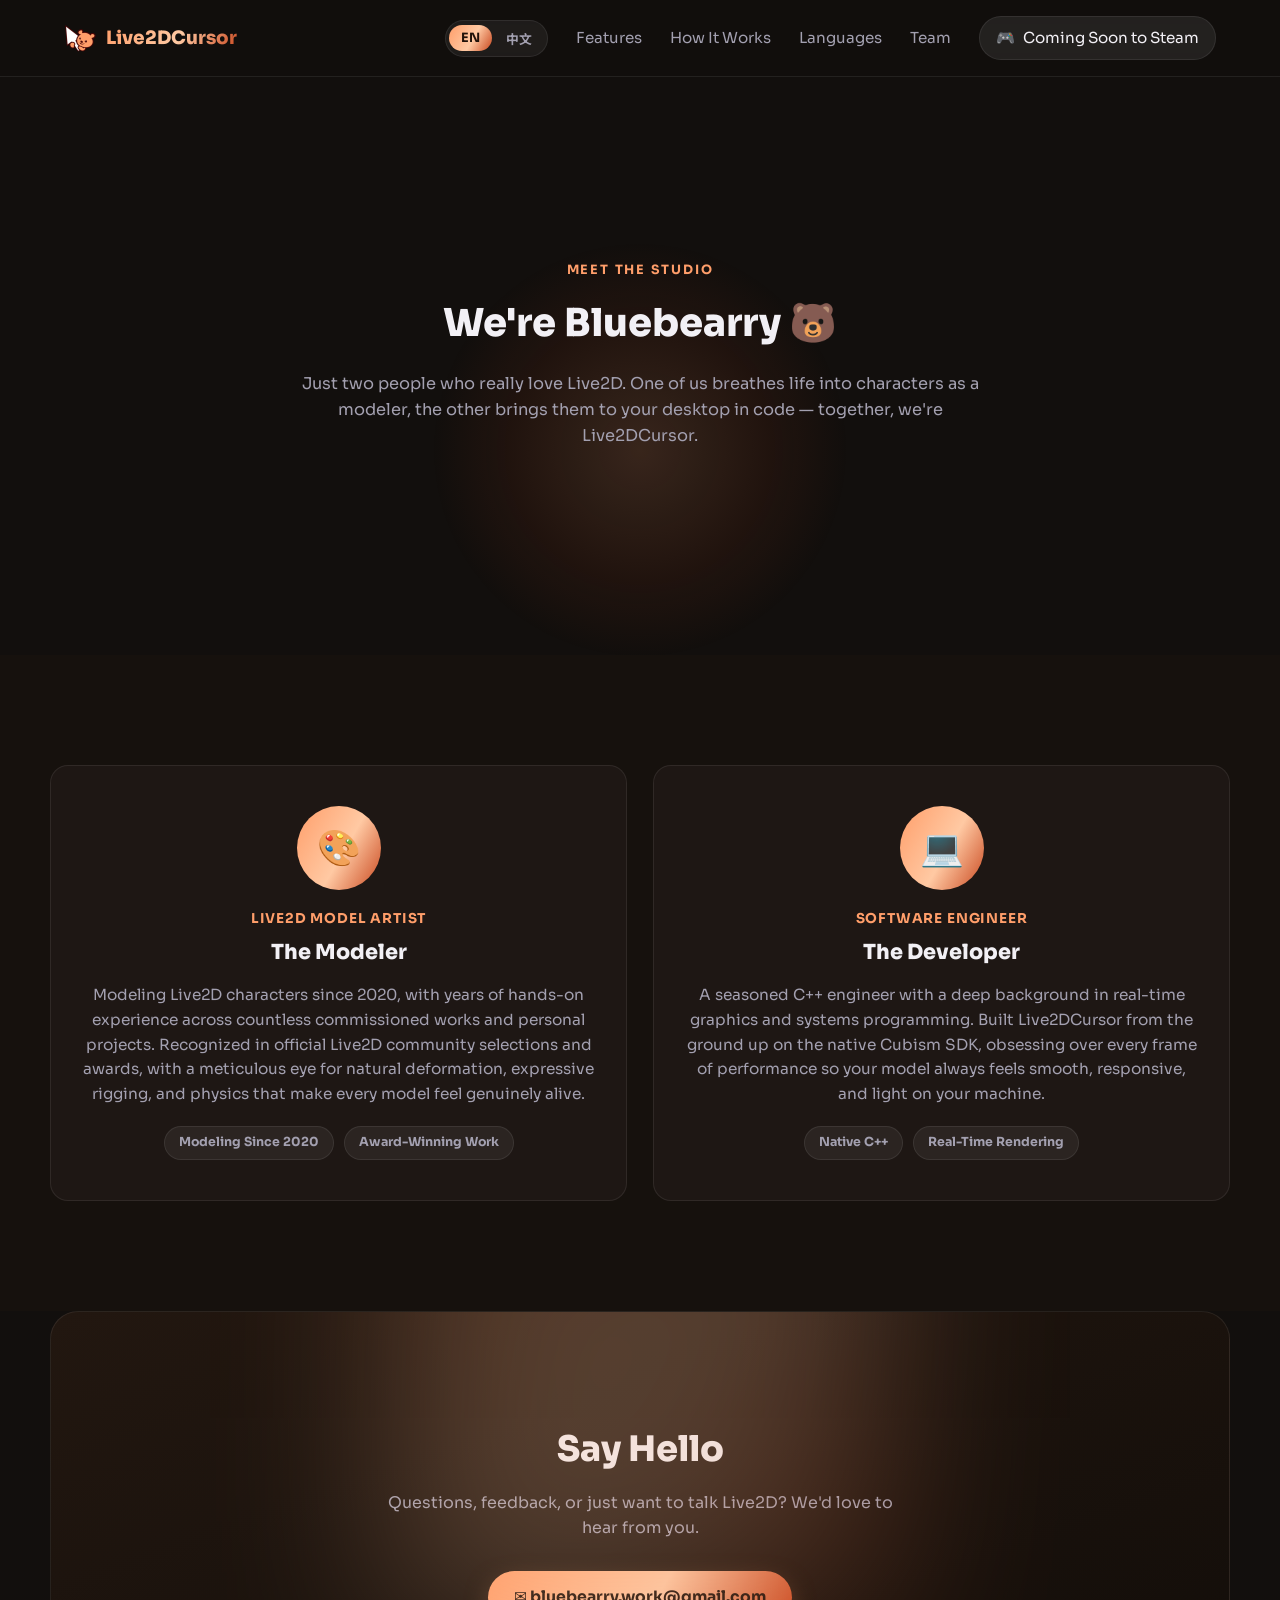
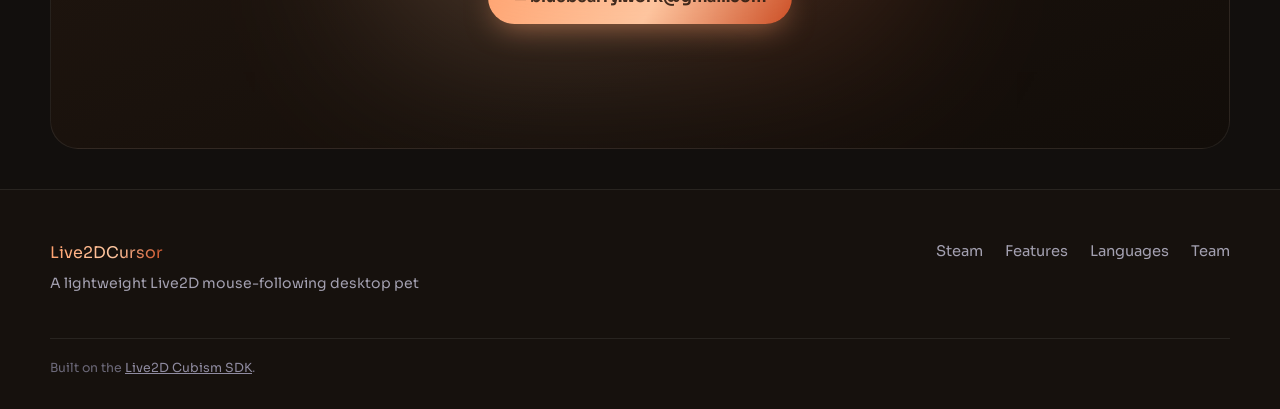
==== team.html @ e09a9850 "Add team page introducing the two-person Bluebearry studio, with EN/ZH support and nav links" ====
<!DOCTYPE html>
<html lang="en">
<head>
<meta charset="UTF-8">
<meta name="viewport" content="width=device-width, initial-scale=1.0">
<title data-i18n="team.meta.title">Live2DCursor — Meet the Bluebearry Team</title>
<meta name="description" id="metaDescription" data-i18n="team.meta.description" content="Bluebearry is a two-person indie studio building Live2DCursor. Meet our Live2D model artist and developer, and get in touch at bluebearry.work@gmail.com.">
<link rel="icon" href="assets/brand/favicon.ico">
<link rel="preconnect" href="https://fonts.googleapis.com">
<link rel="preconnect" href="https://fonts.gstatic.com" crossorigin>
<link href="https://fonts.googleapis.com/css2?family=Sora:wght@400;600;700;800&family=Noto+Sans+SC:wght@400;500;700&display=swap" rel="stylesheet">
<link rel="stylesheet" href="css/style.css">
</head>
<body>

<div class="cursor-glow" id="cursorGlow"></div>

<!-- ================= NAVBAR ================= -->
<nav class="navbar">
  <a href="index.html#top" class="brand">
    <img src="assets/brand/bear-logo.png" alt="" class="brand-mark">
    <span class="brand-text">Live2DCursor</span>
  </a>

  <button class="nav-toggle" id="navToggle" aria-label="Toggle navigation">
    <span></span><span></span><span></span>
  </button>

  <div class="nav-links" id="navLinks">
    <div class="lang-switch" id="langSwitch" role="group" aria-label="Language">
      <button type="button" class="lang-btn" data-lang="en">EN</button>
      <button type="button" class="lang-btn" data-lang="zh">中文</button>
    </div>
    <a href="index.html#features" data-i18n="nav.features">Features</a>
    <a href="index.html#how" data-i18n="nav.how">How It Works</a>
    <a href="index.html#languages" data-i18n="nav.languages">Languages</a>
    <a href="team.html" data-i18n="nav.team">Team</a>
    <a href="#" target="_blank" rel="noopener" class="nav-cta js-steam-link">
      <span aria-hidden="true">🎮</span>
      <span data-i18n="nav.steamCta">Coming Soon to Steam</span>
    </a>
  </div>
</nav>

<!-- ================= TEAM HERO ================= -->
<header class="section" id="top" style="padding-top:170px;">
  <div class="section-head">
    <p class="eyebrow center" data-i18n="team.eyebrow">Meet the Studio</p>
    <h2 data-i18n="team.h1">We're Bluebearry 🐻</h2>
    <p class="section-desc" data-i18n="team.desc">Just two people who really love Live2D. One of us breathes life into characters as a modeler, the other brings them to your desktop in code — together, we're Live2DCursor.</p>
  </div>
</header>

<main>

<!-- ================= TEAM MEMBERS ================= -->
<section class="section alt">
  <div class="team-grid">

    <article class="team-card reveal">
      <div class="team-avatar" aria-hidden="true">🎨</div>
      <p class="team-role" data-i18n="team.modeler.role">Live2D Model Artist</p>
      <h3 data-i18n="team.modeler.name">The Modeler</h3>
      <p class="team-bio" data-i18n="team.modeler.bio">Modeling Live2D characters since 2020, with years of hands-on experience across countless commissioned works and personal projects. Recognized in official Live2D community selections and awards, with a meticulous eye for natural deformation, expressive rigging, and physics that make every model feel genuinely alive.</p>
      <div class="team-tags">
        <span class="team-tag" data-i18n="team.modeler.tag1">Modeling Since 2020</span>
        <span class="team-tag" data-i18n="team.modeler.tag2">Award-Winning Work</span>
      </div>
    </article>

    <article class="team-card reveal">
      <div class="team-avatar" aria-hidden="true">💻</div>
      <p class="team-role" data-i18n="team.dev.role">Software Engineer</p>
      <h3 data-i18n="team.dev.name">The Developer</h3>
      <p class="team-bio" data-i18n="team.dev.bio">A seasoned C++ engineer with a deep background in real-time graphics and systems programming. Built Live2DCursor from the ground up on the native Cubism SDK, obsessing over every frame of performance so your model always feels smooth, responsive, and light on your machine.</p>
      <div class="team-tags">
        <span class="team-tag" data-i18n="team.dev.tag1">Native C++</span>
        <span class="team-tag" data-i18n="team.dev.tag2">Real-Time Rendering</span>
      </div>
    </article>

  </div>
</section>

<!-- ================= CONTACT ================= -->
<section class="cta-banner reveal" id="contact">
  <div class="cta-blob" aria-hidden="true"></div>
  <h2 data-i18n="team.contact.h2">Say Hello</h2>
  <p data-i18n="team.contact.desc">Questions, feedback, or just want to talk Live2D? We'd love to hear from you.</p>
  <div class="hero-actions center">
    <a class="btn btn-primary" href="mailto:bluebearry.work@gmail.com">
      <span data-i18n="team.contact.btn">✉ bluebearry.work@gmail.com</span>
    </a>
  </div>
</section>

</main>

<!-- ================= FOOTER ================= -->
<footer class="footer">
  <div class="footer-inner">
    <div class="footer-brand">
      <span class="brand-text">Live2DCursor</span>
      <p data-i18n="footer.tagline">A lightweight Live2D mouse-following desktop pet</p>
    </div>
    <div class="footer-links">
      <a href="#" target="_blank" rel="noopener" class="js-steam-link">Steam</a>
      <a href="index.html#features" data-i18n="nav.features">Features</a>
      <a href="index.html#languages" data-i18n="nav.languages">Languages</a>
      <a href="team.html" data-i18n="nav.team">Team</a>
    </div>
  </div>

  <p class="footer-note" data-i18n-html="footer.note">
    Built on the <a href="https://www.live2d.com/" target="_blank" rel="noopener">Live2D Cubism SDK</a>.
  </p>
</footer>

<script src="js/main.js"></script>
</body>
</html>
---- css/style.css ----
/* =========================================================
   Live2DCursor — promo site
   ========================================================= */

:root {
  --bg: #120f0d;
  --bg-alt: #16110d;
  --card: #1e1714;
  --card-border: rgba(255, 255, 255, 0.08);
  --text: #f2f0f5;
  --text-dim: #a3a0b0;
  --orange: #FF9E6A;
  --peach: #FFC9A3;
  --rust: #C9481F;
  --cyan: #33C2A8;
  --grad: linear-gradient(120deg, var(--orange), var(--peach) 55%, var(--rust));
  --radius: 18px;
  --maxw: 1180px;
  --font-ui: 'Sora', 'Noto Sans SC', system-ui, -apple-system, 'Segoe UI', sans-serif;
}

* { box-sizing: border-box; }

html { scroll-behavior: smooth; }

body {
  margin: 0;
  background: var(--bg);
  color: var(--text);
  font-family: var(--font-ui);
  line-height: 1.6;
  overflow-x: hidden;
  -webkit-font-smoothing: antialiased;
}

a { color: inherit; text-decoration: none; }
img { max-width: 100%; display: block; }
code {
  background: rgba(255, 255, 255, 0.08);
  padding: 0.1em 0.45em;
  border-radius: 6px;
  font-size: 0.9em;
}

/* ---------- cursor glow (thematic: mouse-follow) ---------- */
.cursor-glow {
  position: fixed;
  top: 0; left: 0;
  width: 420px;
  height: 420px;
  margin-left: -210px;
  margin-top: -210px;
  border-radius: 50%;
  background: radial-gradient(circle, rgba(255, 158, 106, 0.16), rgba(201, 72, 31, 0.08) 45%, transparent 70%);
  pointer-events: none;
  z-index: 0;
  transition: opacity 0.4s ease;
  will-change: transform;
}

/* ---------- layout helpers ---------- */
.section {
  position: relative;
  padding: 110px 24px;
  z-index: 1;
}
.section.alt { background: var(--bg-alt); }
.section-head {
  max-width: 680px;
  margin: 0 auto 56px;
  text-align: center;
}
.section-head h2 {
  font-size: clamp(1.7rem, 3vw, 2.4rem);
  margin: 10px 0 14px;
  font-weight: 800;
}
.section-desc { color: var(--text-dim); font-size: 1.02rem; }

.eyebrow {
  display: inline-block;
  font-size: 0.8rem;
  letter-spacing: 0.14em;
  text-transform: uppercase;
  color: var(--orange);
  font-weight: 700;
}
.eyebrow.center { display: block; text-align: center; }

/* ---------- navbar ---------- */
.navbar {
  position: sticky;
  top: 0;
  z-index: 50;
  display: flex;
  align-items: center;
  justify-content: space-between;
  padding: 16px clamp(20px, 5vw, 64px);
  background: rgba(18, 15, 13, 0.7);
  backdrop-filter: blur(14px);
  border-bottom: 1px solid var(--card-border);
}
.brand {
  display: flex;
  align-items: center;
  gap: 10px;
  font-weight: 800;
  font-size: 1.15rem;
}
.brand-text {
  background: var(--grad);
  -webkit-background-clip: text;
  background-clip: text;
  color: transparent;
}
.brand-mark {
  width: 32px;
  height: 32px;
  object-fit: contain;
  display: block;
}
.nav-links {
  display: flex;
  align-items: center;
  gap: 28px;
  font-size: 0.95rem;
  color: var(--text-dim);
}
.nav-links a { transition: color 0.2s ease; }
.nav-links a:hover { color: var(--text); }
.nav-cta {
  display: flex;
  align-items: center;
  gap: 8px;
  color: var(--text) !important;
  background: rgba(255, 255, 255, 0.08);
  padding: 9px 16px;
  border-radius: 999px;
  border: 1px solid var(--card-border);
}
.nav-cta:hover { background: rgba(255, 255, 255, 0.14); }

.lang-switch {
  display: flex;
  align-items: center;
  gap: 2px;
  background: rgba(255, 255, 255, 0.06);
  border: 1px solid var(--card-border);
  border-radius: 999px;
  padding: 3px;
}
.lang-btn {
  border: none;
  background: transparent;
  color: var(--text-dim);
  font-family: inherit;
  font-weight: 700;
  font-size: 0.8rem;
  padding: 5px 12px;
  border-radius: 999px;
  cursor: pointer;
  transition: background 0.2s ease, color 0.2s ease;
}
.lang-btn:hover { color: var(--text); }
.lang-btn.active {
  background: var(--grad);
  color: #20120a;
}

.nav-toggle {
  display: none;
  flex-direction: column;
  gap: 5px;
  background: none;
  border: none;
  cursor: pointer;
  padding: 6px;
}
.nav-toggle span {
  width: 24px; height: 2px;
  background: var(--text);
  border-radius: 2px;
}

/* ---------- hero ---------- */
.hero {
  position: relative;
  min-height: 92vh;
  display: flex;
  align-items: center;
  justify-content: space-between;
  gap: 40px;
  padding: 80px clamp(20px, 6vw, 80px) 60px;
  overflow: hidden;
  flex-wrap: wrap;
}
.hero-video-wrap {
  position: absolute;
  inset: 0;
  z-index: 0;
  overflow: hidden;
  background: var(--bg);
}
.hero-video {
  width: 100%;
  height: 100%;
  object-fit: cover;
  display: block;
  opacity: 0;
  transform: scale(1.03);
  filter: brightness(1.1) saturate(1.05);
  transition: opacity 1.4s ease;
}
.hero-video.is-visible { opacity: 1; }
.hero-video-overlay {
  position: absolute;
  inset: 0;
  pointer-events: none;
  background:
    linear-gradient(90deg, rgba(18, 15, 13, 0.96) 0%, rgba(18, 15, 13, 0.85) 32%, rgba(18, 15, 13, 0.5) 50%, rgba(18, 15, 13, 0.15) 68%, transparent 85%),
    linear-gradient(0deg, rgba(18, 15, 13, 0.55) 0%, transparent 18%);
}

.hero-blobs { position: absolute; inset: 0; z-index: 0; }
.blob {
  position: absolute;
  border-radius: 50%;
  filter: blur(70px);
  opacity: 0.55;
  mix-blend-mode: screen;
  animation: float 14s ease-in-out infinite;
}
.blob-a { width: 480px; height: 480px; background: var(--orange); top: -140px; left: -100px; }
.blob-b { width: 420px; height: 420px; background: var(--rust); bottom: -160px; right: -60px; animation-delay: -4s; }
.blob-c { width: 320px; height: 320px; background: var(--peach); top: 40%; left: 46%; animation-delay: -8s; opacity: 0.35; }

@keyframes float {
  0%, 100% { transform: translate(0, 0) scale(1); }
  50% { transform: translate(30px, -30px) scale(1.08); }
}

.hero-floaters { position: absolute; inset: 0; z-index: 0; pointer-events: none; }
.floater {
  position: absolute;
  width: 34px;
  height: 34px;
  opacity: 0.18;
  filter: drop-shadow(0 0 12px rgba(255, 158, 106, 0.4));
  animation: drift 10s ease-in-out infinite;
}
.f1 { top: 18%; left: 6%; animation-delay: 0s; }
.f2 { top: 65%; left: 10%; animation-delay: -2s; width: 28px; height: 28px; }
.f3 { top: 30%; left: 90%; animation-delay: -4s; }
.f4 { top: 78%; left: 86%; animation-delay: -1s; width: 26px; height: 26px; }
.f5 { top: 10%; left: 80%; animation-delay: -6s; }
.f6 { top: 82%; left: 45%; animation-delay: -3s; width: 24px; height: 24px; }

@keyframes drift {
  0%, 100% { transform: translateY(0) rotate(0deg); }
  50% { transform: translateY(-22px) rotate(12deg); }
}

.hero-inner {
  position: relative;
  z-index: 2;
  max-width: 560px;
}
.hero-title { margin: 18px 0 20px; line-height: 1.1; }
.grad-text {
  display: block;
  font-size: clamp(2.6rem, 6vw, 4.2rem);
  font-weight: 800;
  background: var(--grad);
  -webkit-background-clip: text;
  background-clip: text;
  color: transparent;
  letter-spacing: -0.02em;
}
.hero-sub {
  display: block;
  font-size: clamp(1rem, 2vw, 1.3rem);
  color: var(--text-dim);
  font-weight: 600;
  margin-top: 6px;
}
.hero-desc {
  color: var(--text-dim);
  font-size: 1.05rem;
  max-width: 480px;
  margin-bottom: 32px;
}
.hero-actions {
  display: flex;
  gap: 16px;
  flex-wrap: wrap;
  margin-bottom: 44px;
}
.hero-actions.center { justify-content: center; }

.btn {
  display: inline-flex;
  align-items: center;
  gap: 8px;
  padding: 14px 26px;
  border-radius: 999px;
  font-weight: 700;
  font-size: 0.98rem;
  transition: transform 0.2s ease, box-shadow 0.2s ease, background 0.2s ease;
}
.btn-primary {
  background: var(--grad);
  color: #20120a;
  box-shadow: 0 10px 30px -8px rgba(255, 158, 106, 0.55);
}
.btn-primary:hover { transform: translateY(-2px); box-shadow: 0 14px 34px -8px rgba(255, 158, 106, 0.7); }
.btn-ghost {
  background: rgba(255, 255, 255, 0.06);
  border: 1px solid var(--card-border);
  color: var(--text);
}
.btn-ghost:hover { background: rgba(255, 255, 255, 0.12); transform: translateY(-2px); }

.hero-stats {
  display: flex;
  gap: 36px;
  flex-wrap: wrap;
}
.hero-stats div { display: flex; flex-direction: column; }
.hero-stats strong {
  font-size: 1.6rem;
  font-weight: 800;
  background: var(--grad);
  -webkit-background-clip: text;
  background-clip: text;
  color: transparent;
}
.hero-stats span { font-size: 0.82rem; color: var(--text-dim); }

/* ---------- feature grid ---------- */
.feature-grid {
  max-width: var(--maxw);
  margin: 0 auto;
  display: grid;
  grid-template-columns: repeat(3, 1fr);
  gap: 22px;
}
.feature-card {
  background: var(--card);
  border: 1px solid var(--card-border);
  border-radius: var(--radius);
  padding: 30px 26px;
  transition: transform 0.25s ease, border-color 0.25s ease, box-shadow 0.25s ease;
}
.feature-card:hover {
  transform: translateY(-6px);
  border-color: rgba(255, 158, 106, 0.4);
  box-shadow: 0 20px 40px -20px rgba(201, 72, 31, 0.35);
}
.feature-icon {
  width: 52px; height: 52px;
  border-radius: 14px;
  display: flex;
  align-items: center;
  justify-content: center;
  margin-bottom: 18px;
  background: color-mix(in srgb, var(--tint) 22%, transparent);
  border: 1px solid color-mix(in srgb, var(--tint) 45%, transparent);
}
.feature-icon img {
  width: 24px; height: 24px;
  filter: brightness(0) saturate(100%) invert(1);
}
.feature-card h3 { margin: 0 0 10px; font-size: 1.1rem; font-weight: 700; }
.feature-card p { margin: 0; color: var(--text-dim); font-size: 0.94rem; }

/* ---------- steps ---------- */
.steps {
  max-width: var(--maxw);
  margin: 0 auto;
  display: flex;
  align-items: stretch;
  justify-content: center;
  gap: 18px;
  flex-wrap: wrap;
}
.step {
  flex: 1 1 260px;
  max-width: 300px;
  background: var(--card);
  border: 1px solid var(--card-border);
  border-radius: var(--radius);
  padding: 28px 24px;
  text-align: center;
}
.step-num {
  font-size: 2rem;
  font-weight: 800;
  background: var(--grad);
  -webkit-background-clip: text;
  background-clip: text;
  color: transparent;
  margin-bottom: 8px;
}
.step h3 { margin: 0 0 8px; font-size: 1.05rem; }
.step p { margin: 0; color: var(--text-dim); font-size: 0.92rem; }
.step-arrow {
  display: flex;
  align-items: center;
  justify-content: center;
  font-size: 1.6rem;
  color: var(--orange);
  padding: 0 4px;
}

/* ---------- languages ---------- */
.lang-chips {
  display: flex;
  flex-wrap: wrap;
  justify-content: center;
  gap: 14px;
  max-width: 760px;
  margin: 0 auto;
}
.lang-chip {
  padding: 12px 26px;
  border-radius: 999px;
  background: var(--card);
  border: 1px solid var(--card-border);
  font-weight: 700;
  font-size: 1rem;
  transition: transform 0.2s ease, border-color 0.2s ease;
}
.lang-chip:hover { transform: translateY(-3px); border-color: var(--orange); }

/* ---------- team ---------- */
.team-grid {
  max-width: var(--maxw);
  margin: 0 auto;
  display: grid;
  grid-template-columns: repeat(2, 1fr);
  gap: 26px;
}
.team-card {
  background: var(--card);
  border: 1px solid var(--card-border);
  border-radius: var(--radius);
  padding: 40px 32px;
  text-align: center;
  transition: transform 0.25s ease, border-color 0.25s ease, box-shadow 0.25s ease;
}
.team-card:hover {
  transform: translateY(-6px);
  border-color: rgba(255, 158, 106, 0.4);
  box-shadow: 0 20px 40px -20px rgba(201, 72, 31, 0.35);
}
.team-avatar {
  width: 84px;
  height: 84px;
  margin: 0 auto 18px;
  border-radius: 50%;
  display: flex;
  align-items: center;
  justify-content: center;
  font-size: 2.2rem;
  background: var(--grad);
}
.team-role {
  color: var(--orange);
  font-weight: 700;
  font-size: 0.85rem;
  letter-spacing: 0.06em;
  text-transform: uppercase;
  margin: 0 0 6px;
}
.team-card h3 { margin: 0 0 14px; font-size: 1.3rem; font-weight: 800; }
.team-bio { color: var(--text-dim); font-size: 0.96rem; margin: 0 0 20px; }
.team-tags {
  display: flex;
  flex-wrap: wrap;
  justify-content: center;
  gap: 10px;
}
.team-tag {
  background: rgba(255, 255, 255, 0.06);
  border: 1px solid var(--card-border);
  color: var(--text-dim);
  font-size: 0.78rem;
  font-weight: 700;
  padding: 6px 14px;
  border-radius: 999px;
}

/* ---------- cta banner ---------- */
.cta-banner {
  position: relative;
  max-width: var(--maxw);
  margin: 0 auto;
  padding: 80px 40px;
  border-radius: 28px;
  text-align: center;
  background: linear-gradient(160deg, #221710, #120d09);
  border: 1px solid var(--card-border);
  overflow: hidden;
}
.cta-banner h2 { font-size: clamp(1.6rem, 3vw, 2.2rem); margin-bottom: 12px; font-weight: 800; }
.cta-banner p { color: var(--text-dim); max-width: 520px; margin: 0 auto 30px; }
.cta-blob {
  position: absolute;
  width: 500px; height: 500px;
  background: var(--grad);
  opacity: 0.25;
  filter: blur(90px);
  top: -180px; left: 50%;
  transform: translateX(-50%);
}

main { position: relative; z-index: 1; margin: 40px 0; }

/* ---------- footer ---------- */
.footer {
  position: relative;
  z-index: 1;
  padding: 50px 24px 30px;
  background: var(--bg-alt);
  border-top: 1px solid var(--card-border);
}
.footer-inner {
  max-width: var(--maxw);
  margin: 0 auto;
  display: flex;
  justify-content: space-between;
  align-items: flex-start;
  flex-wrap: wrap;
  gap: 24px;
}
.footer-brand p { color: var(--text-dim); font-size: 0.88rem; margin-top: 6px; }
.footer-links { display: flex; gap: 22px; flex-wrap: wrap; }
.footer-links a { color: var(--text-dim); font-size: 0.92rem; transition: color 0.2s ease; }
.footer-links a:hover { color: var(--text); }
.footer-note {
  max-width: var(--maxw);
  margin: 30px auto 0;
  padding-top: 20px;
  border-top: 1px solid var(--card-border);
  color: #6b6878;
  font-size: 0.78rem;
}
.footer-note a { color: #8f8ba0; text-decoration: underline; }

/* ---------- scroll reveal ---------- */
.reveal {
  opacity: 0;
  transform: translateY(24px);
  transition: opacity 0.7s ease, transform 0.7s ease;
}
.reveal.in-view { opacity: 1; transform: translateY(0); }

/* ---------- responsive ---------- */
@media (max-width: 980px) {
  .feature-grid { grid-template-columns: repeat(2, 1fr); }
  .hero { justify-content: center; text-align: center; }
  .hero-inner { max-width: 640px; }
  .hero-actions, .hero-stats { justify-content: center; }
  .hero-desc { margin-left: auto; margin-right: auto; }
}

@media (max-width: 760px) {
  .nav-links {
    position: absolute;
    top: 100%; left: 0; right: 0;
    background: rgba(18, 15, 13, 0.97);
    flex-direction: column;
    align-items: flex-start;
    padding: 20px 24px 26px;
    gap: 18px;
    border-bottom: 1px solid var(--card-border);
    display: none;
  }
  .nav-links.open { display: flex; }
  .nav-toggle { display: flex; }
  .feature-grid { grid-template-columns: 1fr; }
  .team-grid { grid-template-columns: 1fr; }
  .step-arrow { transform: rotate(90deg); }
  .hero-video-wrap { display: none; }
}

@media (prefers-reduced-motion: reduce) {
  .hero-video-wrap { display: none; }
}
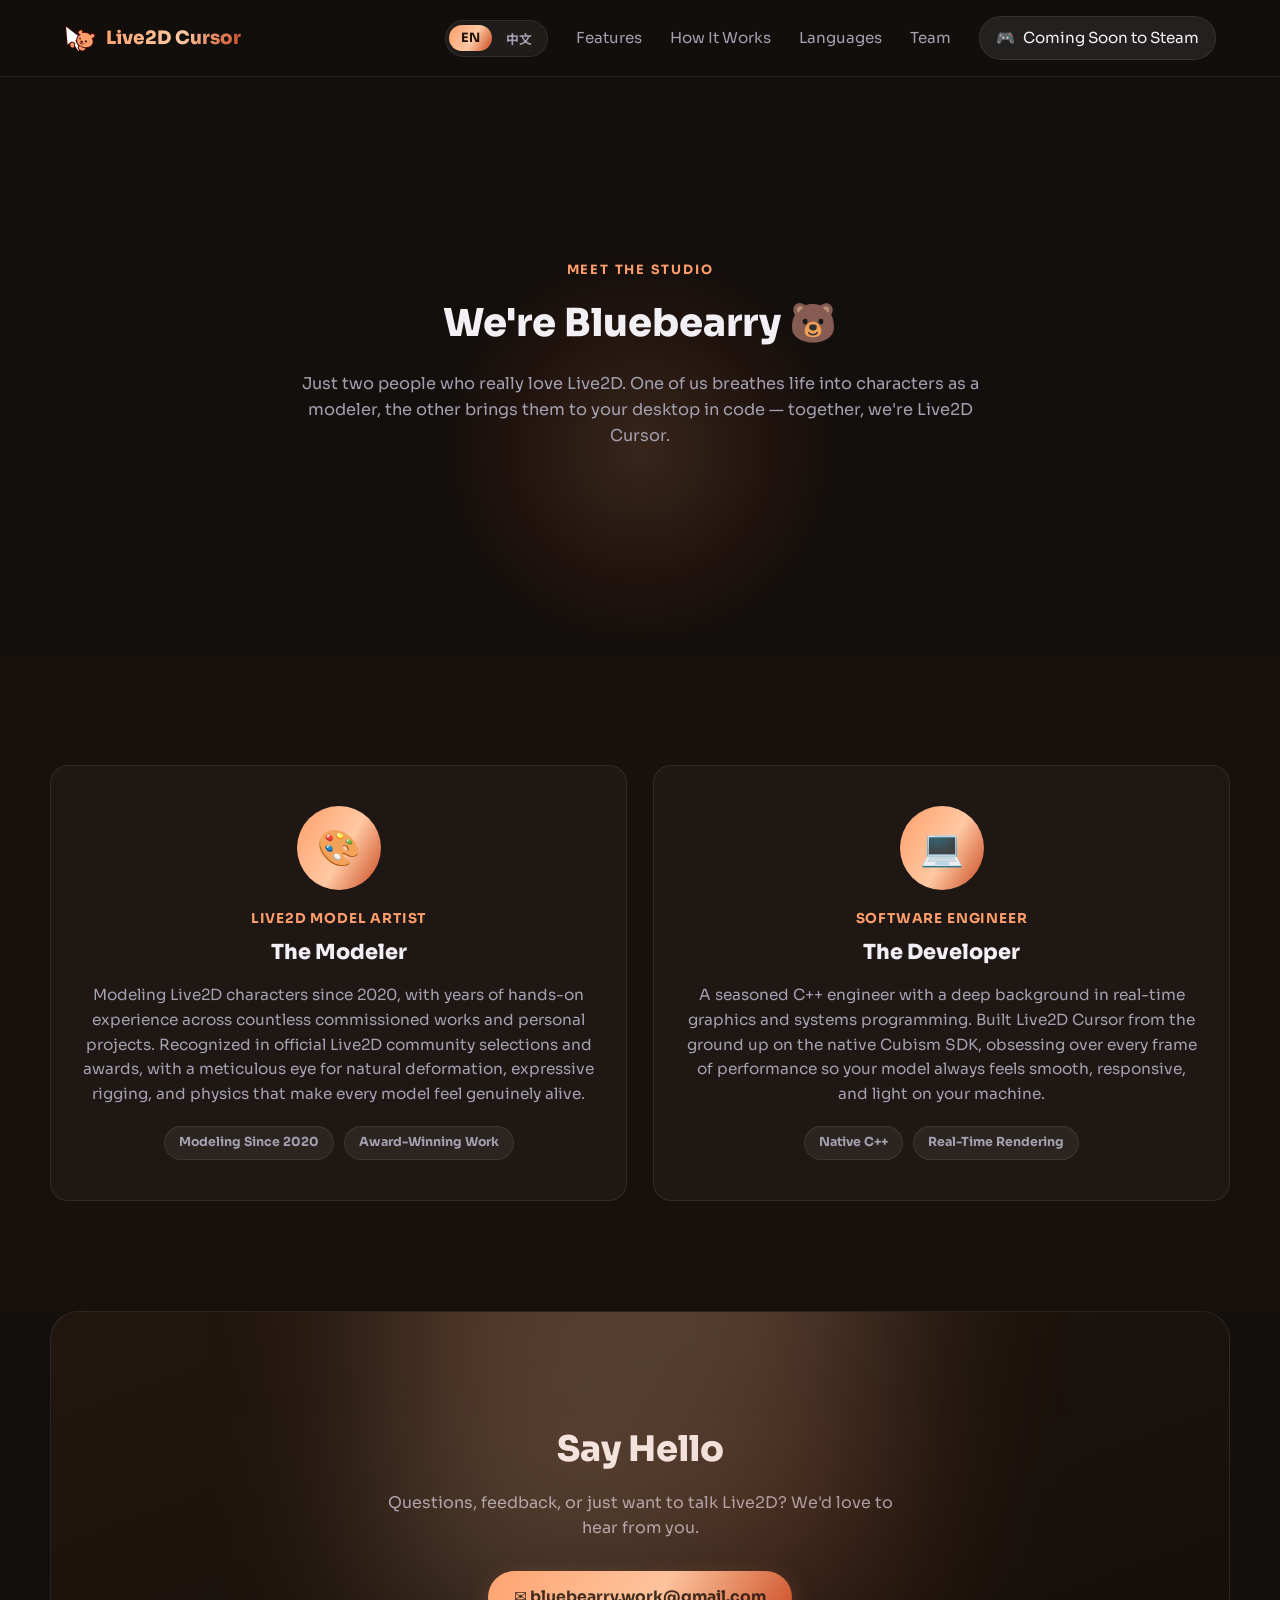
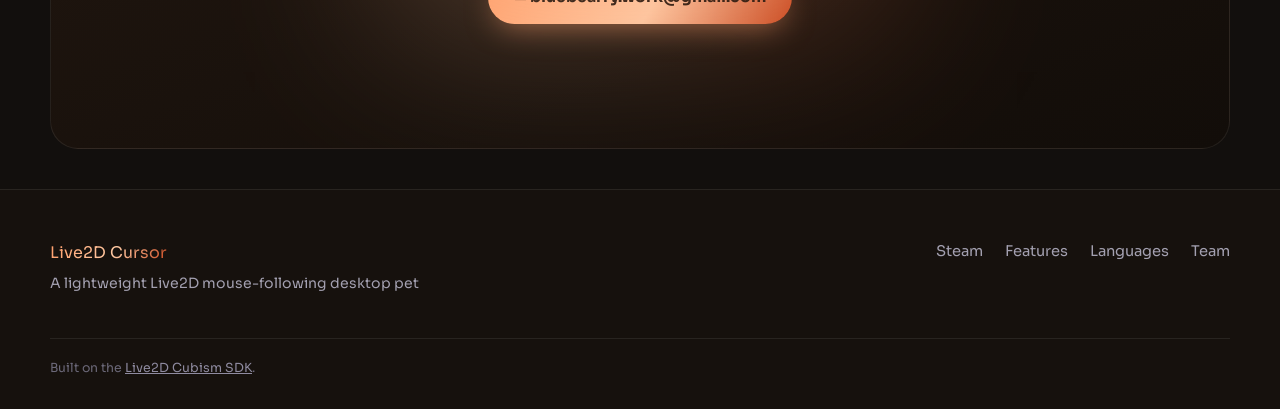
==== commit cd0468e5: "Rename brand to 'Live2D Cursor' (with space) everywhere; add cache-busting query strings to css/js i" ====
--- a/team.html
+++ b/team.html
@@ -3,13 +3,13 @@
 <head>
 <meta charset="UTF-8">
 <meta name="viewport" content="width=device-width, initial-scale=1.0">
-<title data-i18n="team.meta.title">Live2DCursor — Meet the Bluebearry Team</title>
-<meta name="description" id="metaDescription" data-i18n="team.meta.description" content="Bluebearry is a two-person indie studio building Live2DCursor. Meet our Live2D model artist and developer, and get in touch at bluebearry.work@gmail.com.">
+<title data-i18n="team.meta.title">Live2D Cursor — Meet the Bluebearry Team</title>
+<meta name="description" id="metaDescription" data-i18n="team.meta.description" content="Bluebearry is a two-person indie studio building Live2D Cursor. Meet our Live2D model artist and developer, and get in touch at bluebearry.work@gmail.com.">
 <link rel="icon" href="assets/brand/favicon.ico">
 <link rel="preconnect" href="https://fonts.googleapis.com">
 <link rel="preconnect" href="https://fonts.gstatic.com" crossorigin>
 <link href="https://fonts.googleapis.com/css2?family=Sora:wght@400;600;700;800&family=Noto+Sans+SC:wght@400;500;700&display=swap" rel="stylesheet">
-<link rel="stylesheet" href="css/style.css">
+<link rel="stylesheet" href="css/style.css?v=2">
 </head>
 <body>
 
@@ -19,7 +19,7 @@
 <nav class="navbar">
   <a href="index.html#top" class="brand">
     <img src="assets/brand/bear-logo.png" alt="" class="brand-mark">
-    <span class="brand-text">Live2DCursor</span>
+    <span class="brand-text">Live2D Cursor</span>
   </a>
 
   <button class="nav-toggle" id="navToggle" aria-label="Toggle navigation">
@@ -47,7 +47,7 @@
   <div class="section-head">
     <p class="eyebrow center" data-i18n="team.eyebrow">Meet the Studio</p>
     <h2 data-i18n="team.h1">We're Bluebearry 🐻</h2>
-    <p class="section-desc" data-i18n="team.desc">Just two people who really love Live2D. One of us breathes life into characters as a modeler, the other brings them to your desktop in code — together, we're Live2DCursor.</p>
+    <p class="section-desc" data-i18n="team.desc">Just two people who really love Live2D. One of us breathes life into characters as a modeler, the other brings them to your desktop in code — together, we're Live2D Cursor.</p>
   </div>
 </header>
 
@@ -72,7 +72,7 @@
       <div class="team-avatar" aria-hidden="true">💻</div>
       <p class="team-role" data-i18n="team.dev.role">Software Engineer</p>
       <h3 data-i18n="team.dev.name">The Developer</h3>
-      <p class="team-bio" data-i18n="team.dev.bio">A seasoned C++ engineer with a deep background in real-time graphics and systems programming. Built Live2DCursor from the ground up on the native Cubism SDK, obsessing over every frame of performance so your model always feels smooth, responsive, and light on your machine.</p>
+      <p class="team-bio" data-i18n="team.dev.bio">A seasoned C++ engineer with a deep background in real-time graphics and systems programming. Built Live2D Cursor from the ground up on the native Cubism SDK, obsessing over every frame of performance so your model always feels smooth, responsive, and light on your machine.</p>
       <div class="team-tags">
         <span class="team-tag" data-i18n="team.dev.tag1">Native C++</span>
         <span class="team-tag" data-i18n="team.dev.tag2">Real-Time Rendering</span>
@@ -100,7 +100,7 @@
 <footer class="footer">
   <div class="footer-inner">
     <div class="footer-brand">
-      <span class="brand-text">Live2DCursor</span>
+      <span class="brand-text">Live2D Cursor</span>
       <p data-i18n="footer.tagline">A lightweight Live2D mouse-following desktop pet</p>
     </div>
     <div class="footer-links">
@@ -116,6 +116,6 @@
   </p>
 </footer>
 
-<script src="js/main.js"></script>
+<script src="js/main.js?v=2"></script>
 </body>
 </html>
--- a/css/style.css
+++ b/css/style.css
@@ -1,5 +1,5 @@
 /* =========================================================
-   Live2DCursor — promo site
+   Live2D Cursor — promo site
    ========================================================= */
 
 :root {
